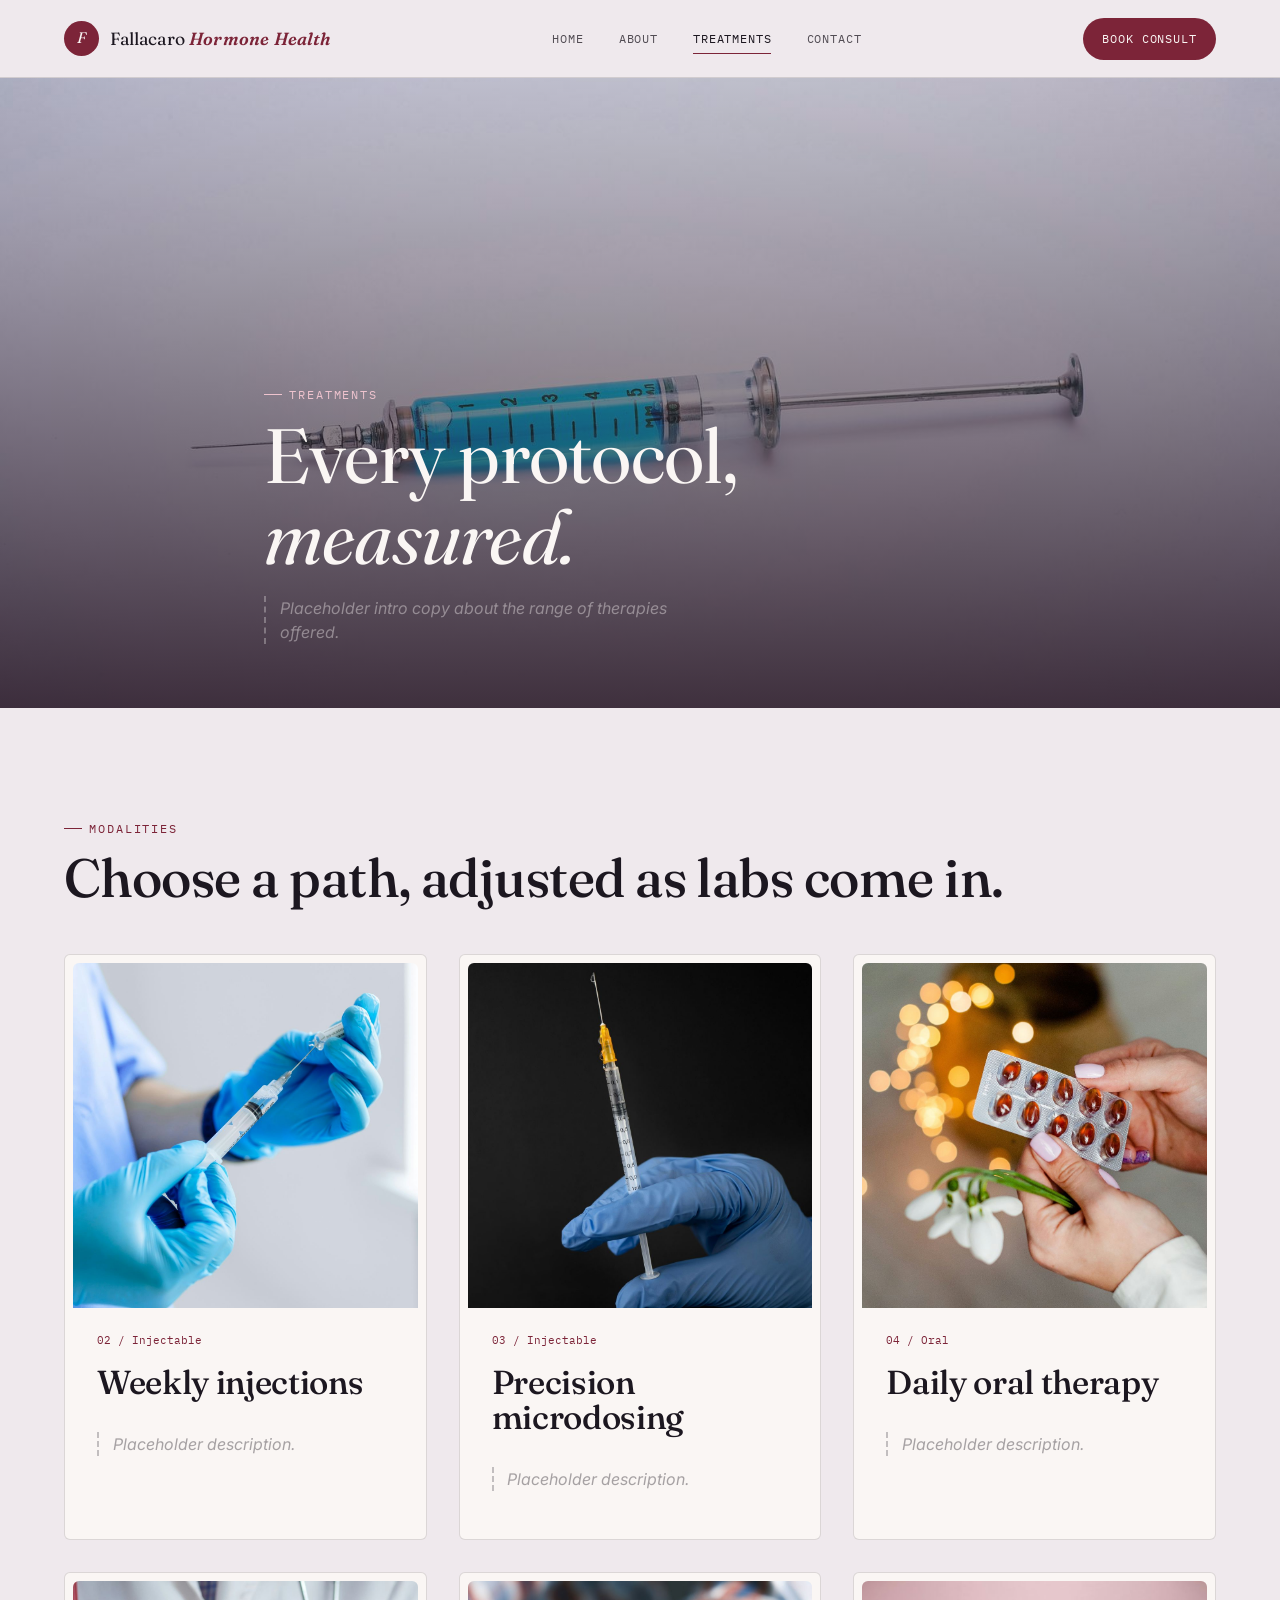
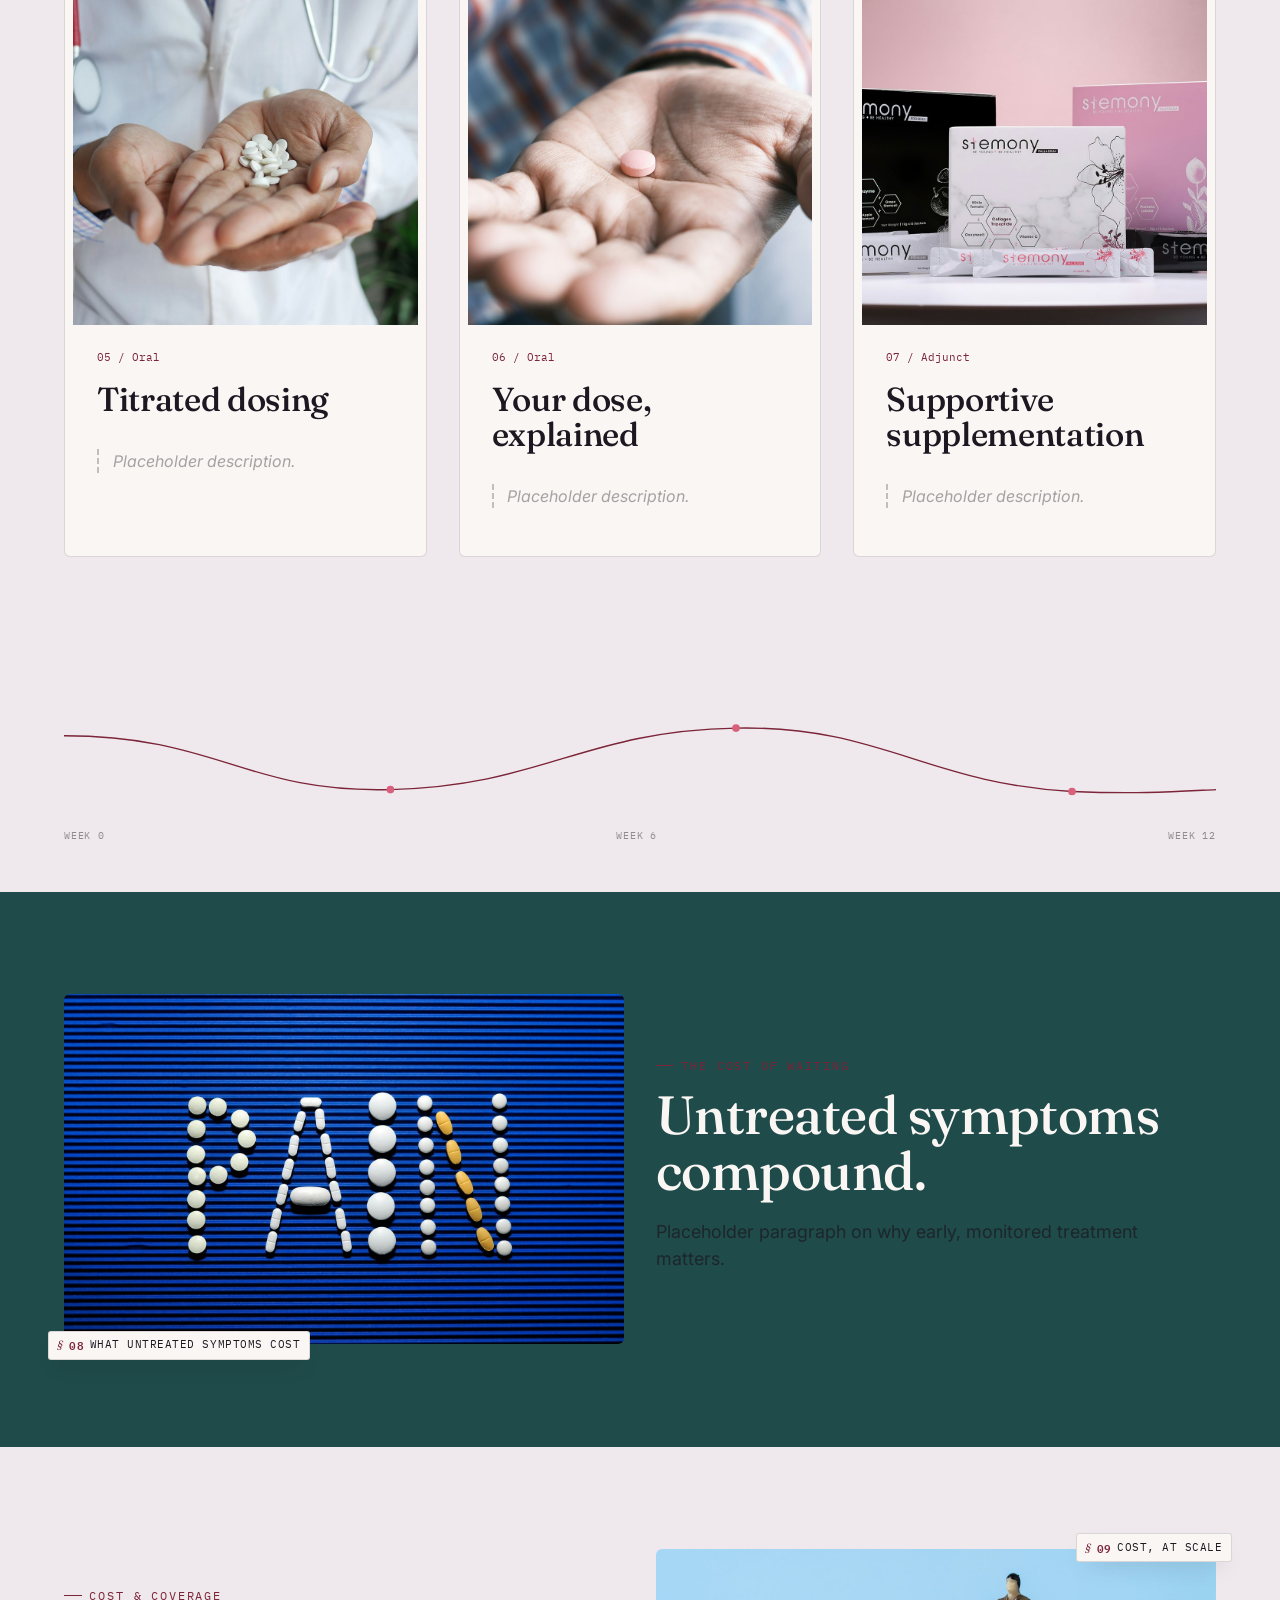
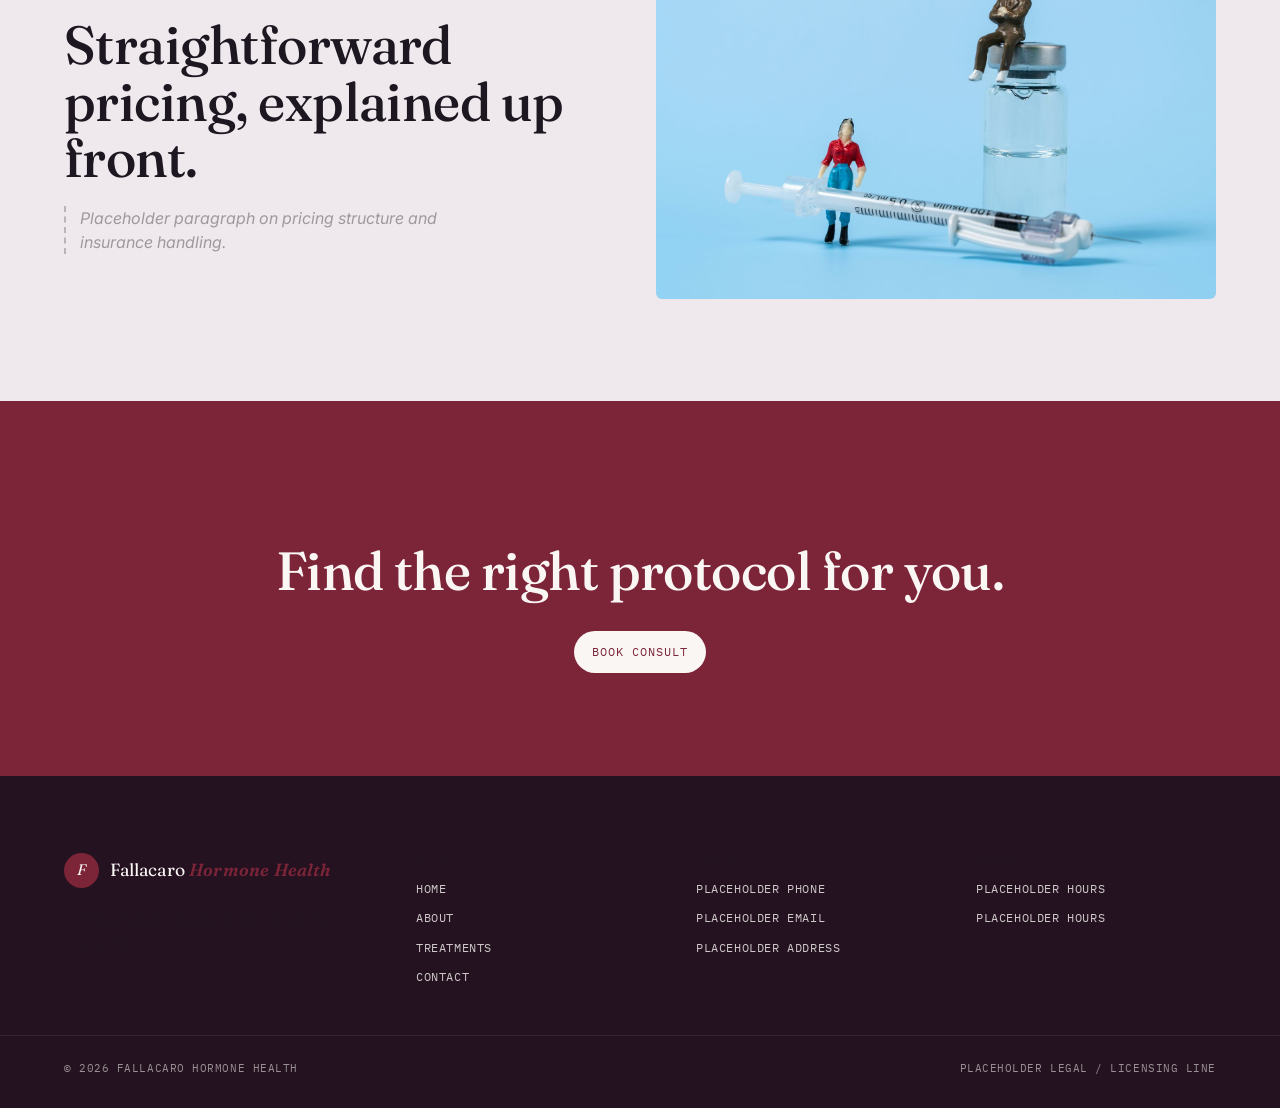
==== treatments.html @ 79945ccd "Add files via upload" ====
<!doctype html>
<html lang="en">
<head>
<meta charset="UTF-8">
<meta name="viewport" content="width=device-width, initial-scale=1.0">
<title>Treatments — Fallacaro Hormone Health</title>
<link rel="stylesheet" href="hrt.css">
</head>
<body>

<header class="site-header">
  <div class="wrap nav">
    <a href="index.html" class="brand">
      <span class="brand-mark">F</span>
      <span class="brand-word">Fallacaro <b>Hormone Health</b></span>
    </a>
    <nav class="nav-links" aria-label="Primary">
      <a href="index.html">Home</a>
      <a href="about.html">About</a>
      <a href="treatments.html">Treatments</a>
      <a href="contact.html">Contact</a>
    </nav>
    <div class="nav-cta">
      <a href="contact.html" class="btn btn-primary">Book Consult</a>
      <button class="nav-toggle" aria-label="Toggle menu" aria-expanded="false">
        <span></span><span></span><span></span>
      </button>
    </div>
  </div>
  <div class="mobile-panel">
    <a href="index.html">Home</a>
    <a href="about.html">About</a>
    <a href="treatments.html">Treatments</a>
    <a href="contact.html">Contact</a>
  </div>
</header>

<main>

  <!-- HERO BLEED -->
  <section class="bleed-panel on-dark" style="background-image: url('[data-uri]'); min-height:70vh;">
    <div class="wrap">
      <span class="eyebrow">Treatments</span>
      <h1 class="display-1" style="margin-top:0.8rem; max-width:16ch;">Every protocol, <span class="italic">measured.</span></h1>
      <p class="placeholder-text" style="margin-top:1.2rem;">Placeholder intro copy about the range of therapies offered.</p>
    </div>
  </section>

  <!-- TREATMENT GRID -->
  <section class="section wrap">
    <span class="eyebrow">Modalities</span>
    <h2 class="display-2" style="margin-top:0.8rem;">Choose a path, adjusted as labs come in.</h2>

    <div class="grid grid-3" style="margin-top:3rem;">

      <article class="card reveal">
        <div class="frame ratio-square">
          <img src="[data-uri]" alt="Preparing an injectable dose in gloved hands">
        </div>
        <span class="card-index">02 / Injectable</span>
        <h3 class="display-3">Weekly injections</h3>
        <p class="placeholder-text">Placeholder description.</p>
      </article>

      <article class="card reveal">
        <div class="frame ratio-square">
          <img src="[data-uri]" alt="Close-up of a filled syringe">
        </div>
        <span class="card-index">03 / Injectable</span>
        <h3 class="display-3">Precision microdosing</h3>
        <p class="placeholder-text">Placeholder description.</p>
      </article>

      <article class="card reveal">
        <div class="frame ratio-square">
          <img src="[data-uri]" alt="Oral hormone blister pack">
        </div>
        <span class="card-index">04 / Oral</span>
        <h3 class="display-3">Daily oral therapy</h3>
        <p class="placeholder-text">Placeholder description.</p>
      </article>

      <article class="card reveal">
        <div class="frame ratio-square">
          <img src="[data-uri]" alt="Physician holding a measured dose of tablets">
        </div>
        <span class="card-index">05 / Oral</span>
        <h3 class="display-3">Titrated dosing</h3>
        <p class="placeholder-text">Placeholder description.</p>
      </article>

      <article class="card reveal">
        <div class="frame ratio-square">
          <img src="[data-uri]" alt="A single dose in an open palm">
        </div>
        <span class="card-index">06 / Oral</span>
        <h3 class="display-3">Your dose, explained</h3>
        <p class="placeholder-text">Placeholder description.</p>
      </article>

      <article class="card reveal">
        <div class="frame ratio-square">
          <img src="[data-uri]" alt="Supplement packaging kit">
        </div>
        <span class="card-index">07 / Adjunct</span>
        <h3 class="display-3">Supportive supplementation</h3>
        <p class="placeholder-text">Placeholder description.</p>
      </article>

    </div>
  </section>

  <!-- CURVE DIVIDER WITH LAB DATA FEEL -->
  <div class="curve-divider wrap">
    <svg viewBox="0 0 1200 120" preserveAspectRatio="none" aria-hidden="true">
      <path class="curve-path" d="M0,30 C160,30 190,90 340,86 C500,82 540,25 700,22 C850,19 900,80 1050,88 C1120,91 1160,88 1200,86"/>
      <circle class="curve-dot" cx="340" cy="86" r="4"/>
      <circle class="curve-dot" cx="700" cy="22" r="4"/>
      <circle class="curve-dot" cx="1050" cy="88" r="4"/>
    </svg>
    <div class="curve-caption"><span>Week 0</span><span>Week 6</span><span>Week 12</span></div>
  </div>

  <!-- PAIN / WHY SECTION -->
  <section class="section on-teal">
    <div class="wrap split">
      <div class="split-media reveal" style="position:relative;">
        <div class="frame ratio-wide">
          <img src="[data-uri]" alt="Tablets spelling the word pain">
        </div>
        <span class="tag" style="left:-1rem; bottom:-1rem;"><span class="tag-index">08</span> What untreated symptoms cost</span>
      </div>
      <div>
        <span class="eyebrow">The cost of waiting</span>
        <h2 class="display-2" style="margin-top:0.8rem;">Untreated symptoms compound.</h2>
        <p class="lede" style="margin-top:1.2rem;">Placeholder paragraph on why early, monitored treatment matters.</p>
      </div>
    </div>
  </section>

  <!-- COST / INSURANCE CONCEPT -->
  <section class="section wrap split rev">
    <div>
      <span class="eyebrow">Cost &amp; coverage</span>
      <h2 class="display-2" style="margin-top:0.8rem;">Straightforward pricing, explained up front.</h2>
      <p class="placeholder-text" style="margin-top:1.2rem;">Placeholder paragraph on pricing structure and insurance handling.</p>
    </div>
    <div class="split-media reveal" style="position:relative;">
      <div class="frame ratio-wide">
        <img src="[data-uri]" alt="Miniature figures beside a medicine vial, representing cost and scale">
      </div>
      <span class="tag" style="right:-1rem; top:-1rem;"><span class="tag-index">09</span> Cost, at scale</span>
    </div>
  </section>

  <!-- CTA -->
  <section class="section on-oxblood" style="text-align:center;">
    <div class="wrap">
      <span class="eyebrow" style="justify-content:center;">Next step</span>
      <h2 class="display-2" style="margin-top:0.8rem;">Find the right protocol for you.</h2>
      <div class="hero-actions" style="justify-content:center;">
        <a href="contact.html" class="btn btn-primary" style="background:var(--paper); color:var(--oxblood);">Book Consult</a>
      </div>
    </div>
  </section>

</main>

<footer class="site-footer">
  <div class="wrap footer-grid">
    <div>
      <a href="index.html" class="brand" style="color:var(--paper);">
        <span class="brand-mark">F</span>
        <span class="brand-word">Fallacaro <b>Hormone Health</b></span>
      </a>
      <p class="placeholder-text" style="margin-top:1.2rem;">Placeholder footer note about the practice.</p>
    </div>
    <div class="footer-links">
      <span class="mono-label">Site</span>
      <a href="index.html">Home</a>
      <a href="about.html">About</a>
      <a href="treatments.html">Treatments</a>
      <a href="contact.html">Contact</a>
    </div>
    <div class="footer-links">
      <span class="mono-label">Contact</span>
      <span>Placeholder phone</span>
      <span>Placeholder email</span>
      <span>Placeholder address</span>
    </div>
    <div class="footer-links">
      <span class="mono-label">Hours</span>
      <span>Placeholder hours</span>
      <span>Placeholder hours</span>
    </div>
  </div>
  <div class="wrap footer-bottom">
    <span>&copy; <span data-year></span> Fallacaro Hormone Health</span>
    <span>Placeholder legal / licensing line</span>
  </div>
</footer>

<script src="hrt.js"></script>
</body>
</html>
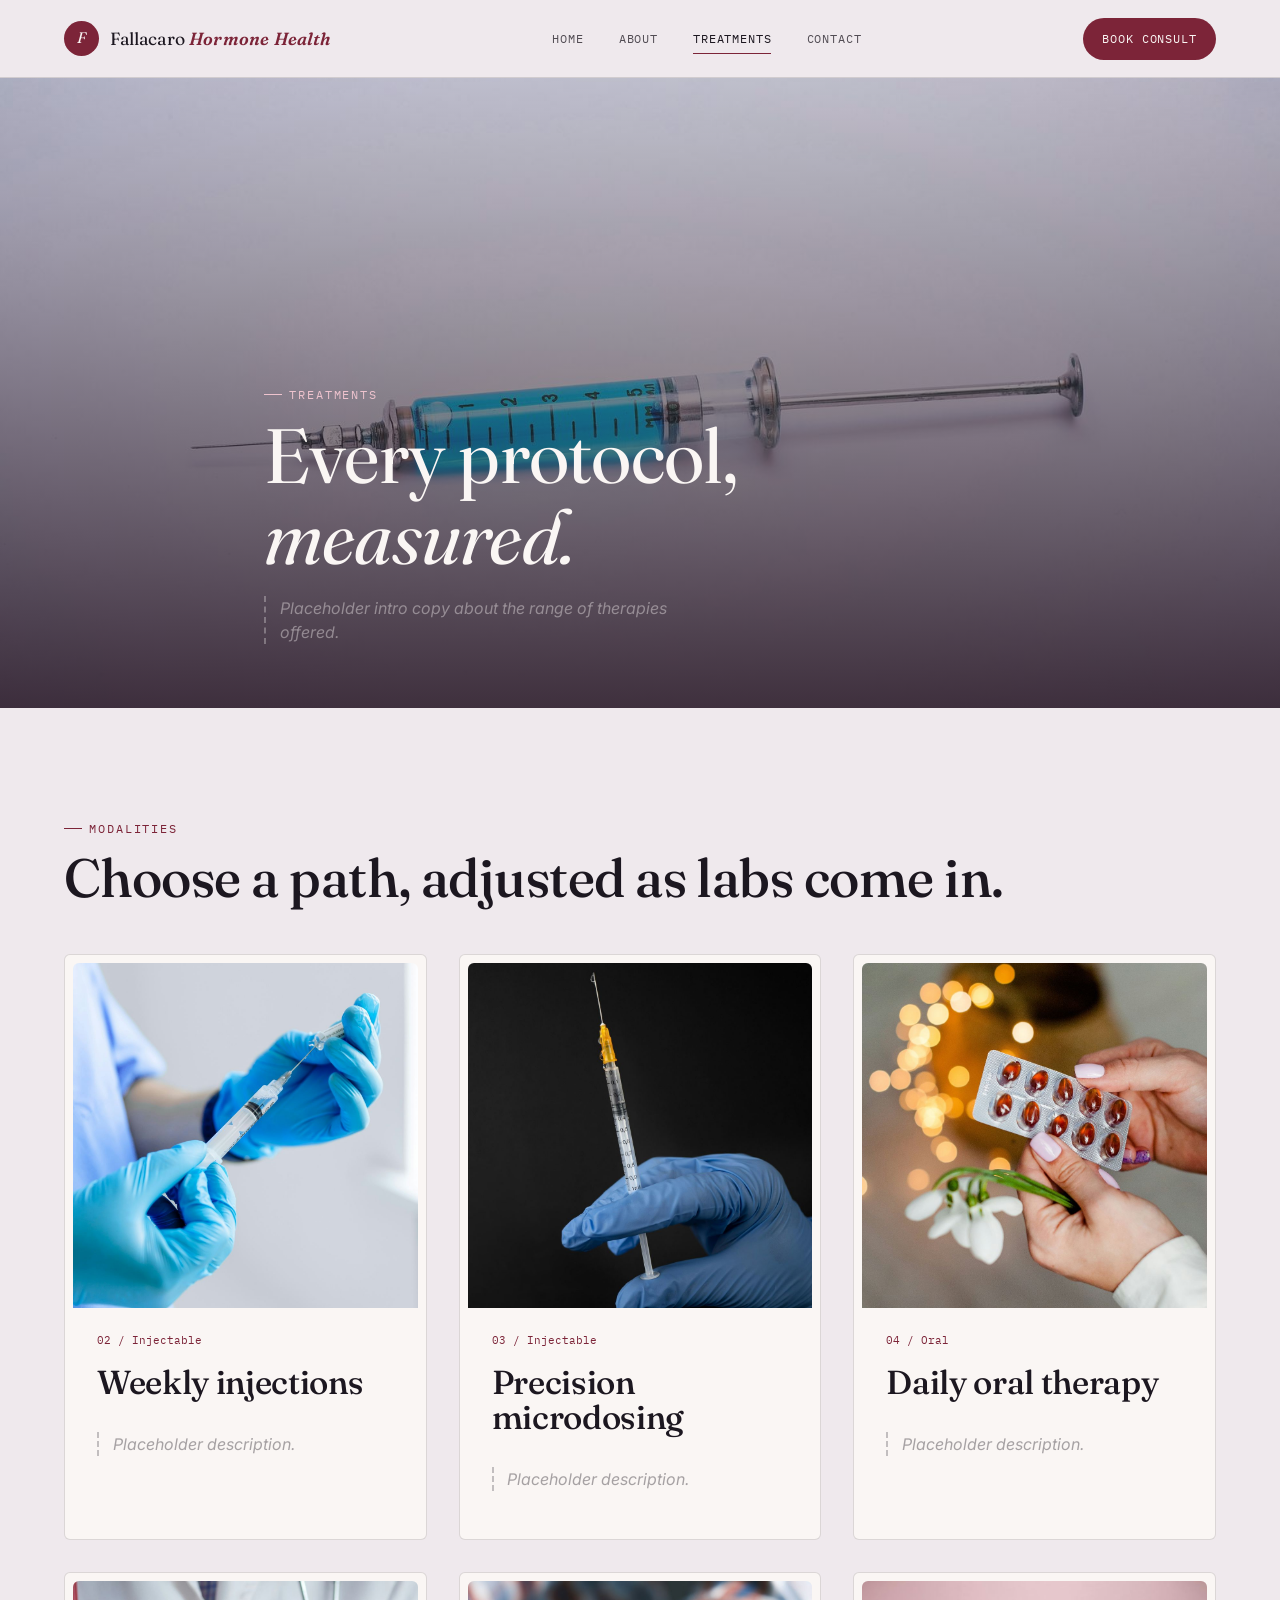
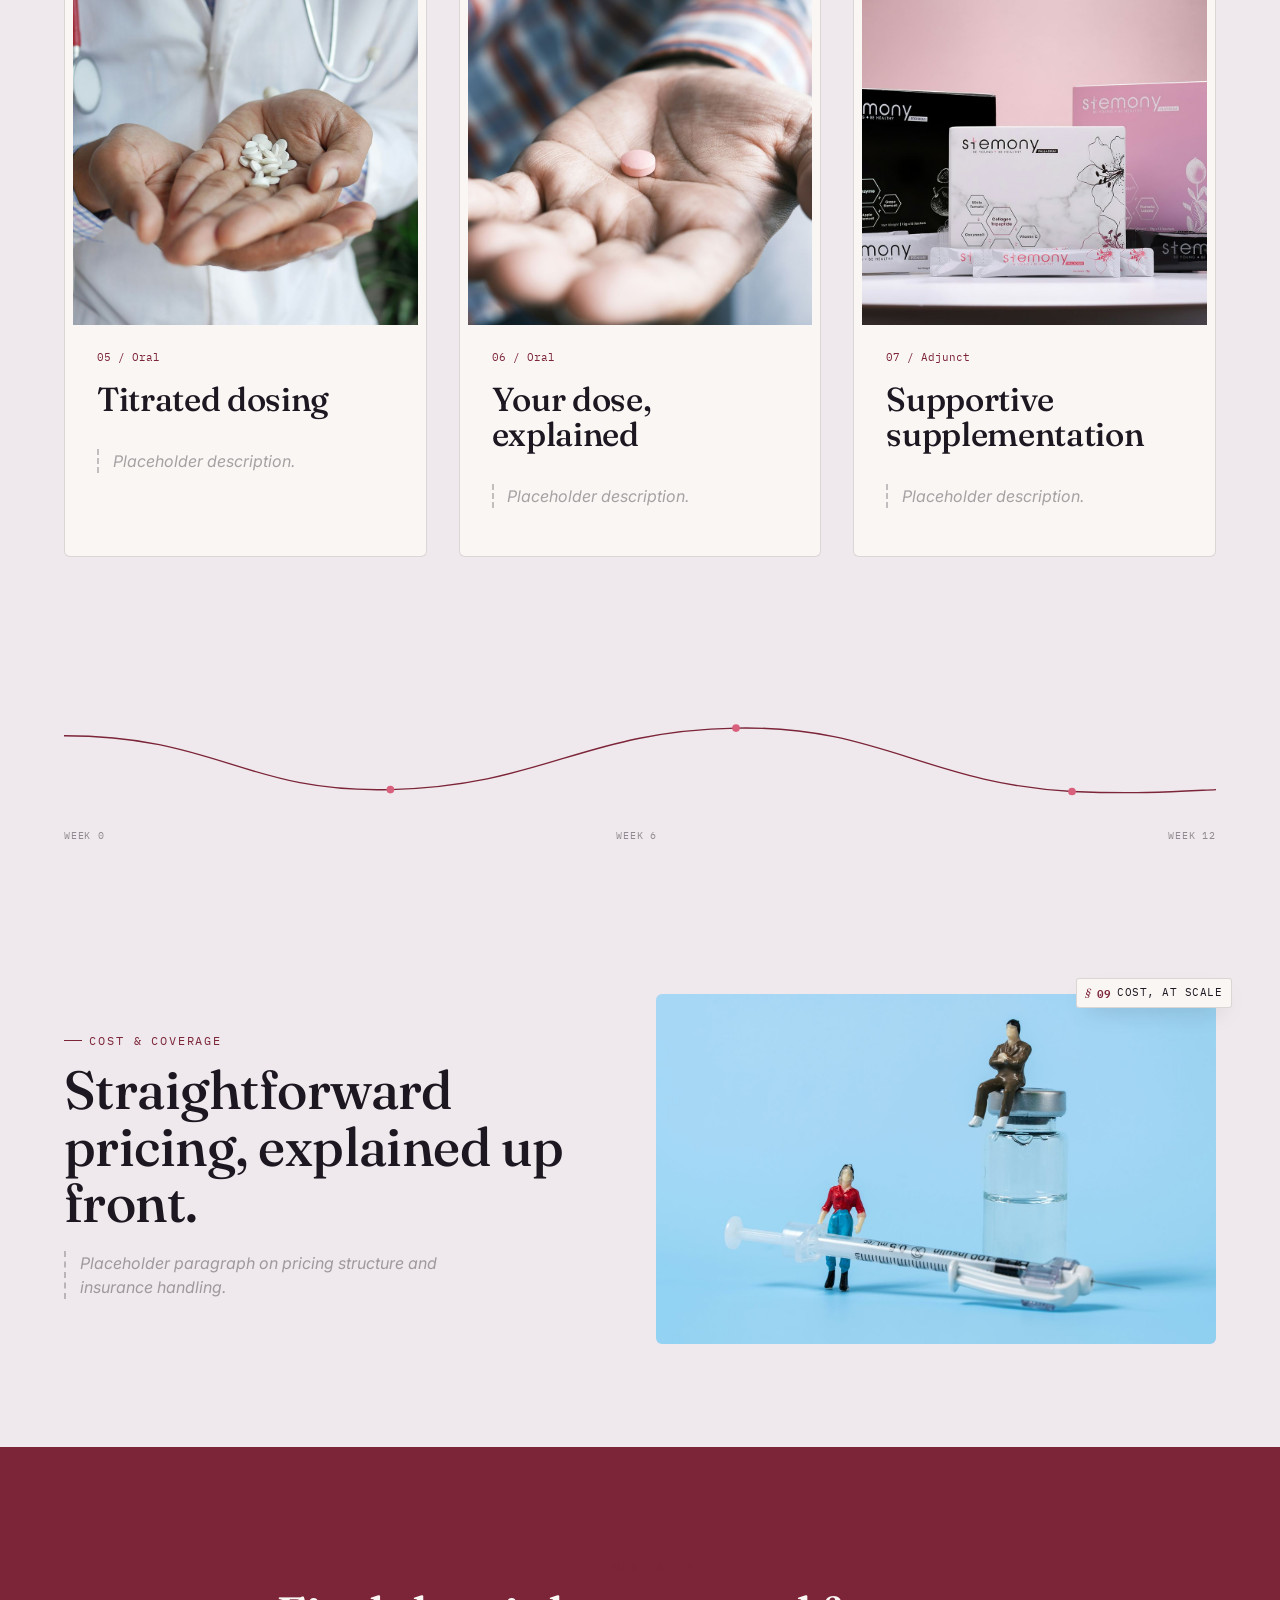
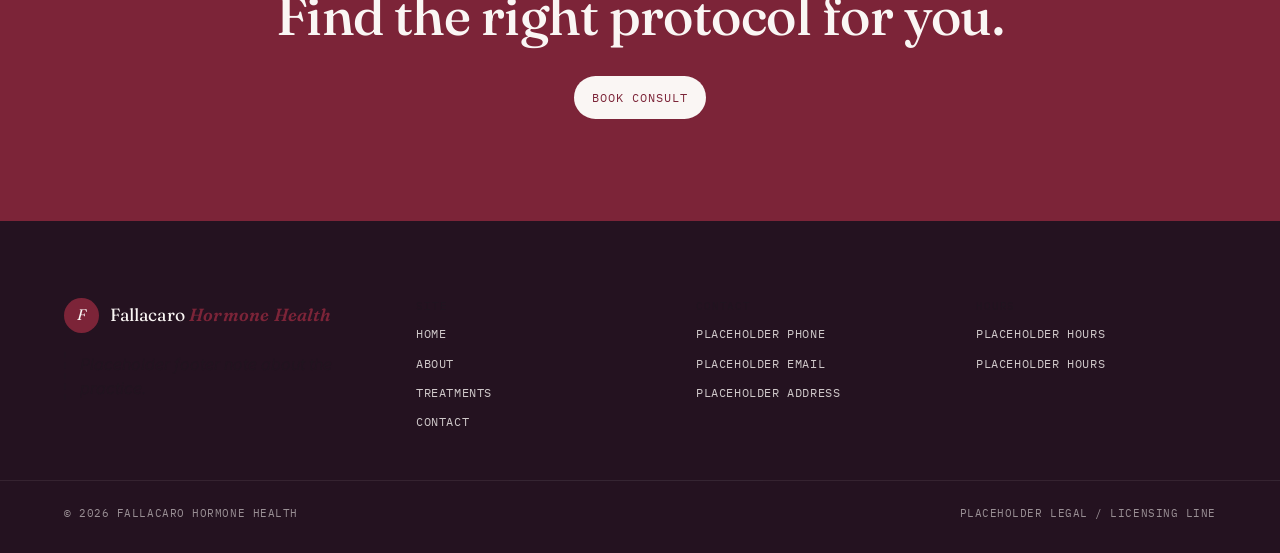
==== commit c5eb3abc: "Add files via upload" ====
--- a/treatments.html
+++ b/treatments.html
@@ -121,22 +121,6 @@
     <div class="curve-caption"><span>Week 0</span><span>Week 6</span><span>Week 12</span></div>
   </div>
 
-  <!-- PAIN / WHY SECTION -->
-  <section class="section on-teal">
-    <div class="wrap split">
-      <div class="split-media reveal" style="position:relative;">
-        <div class="frame ratio-wide">
-          <img src="[data-uri]